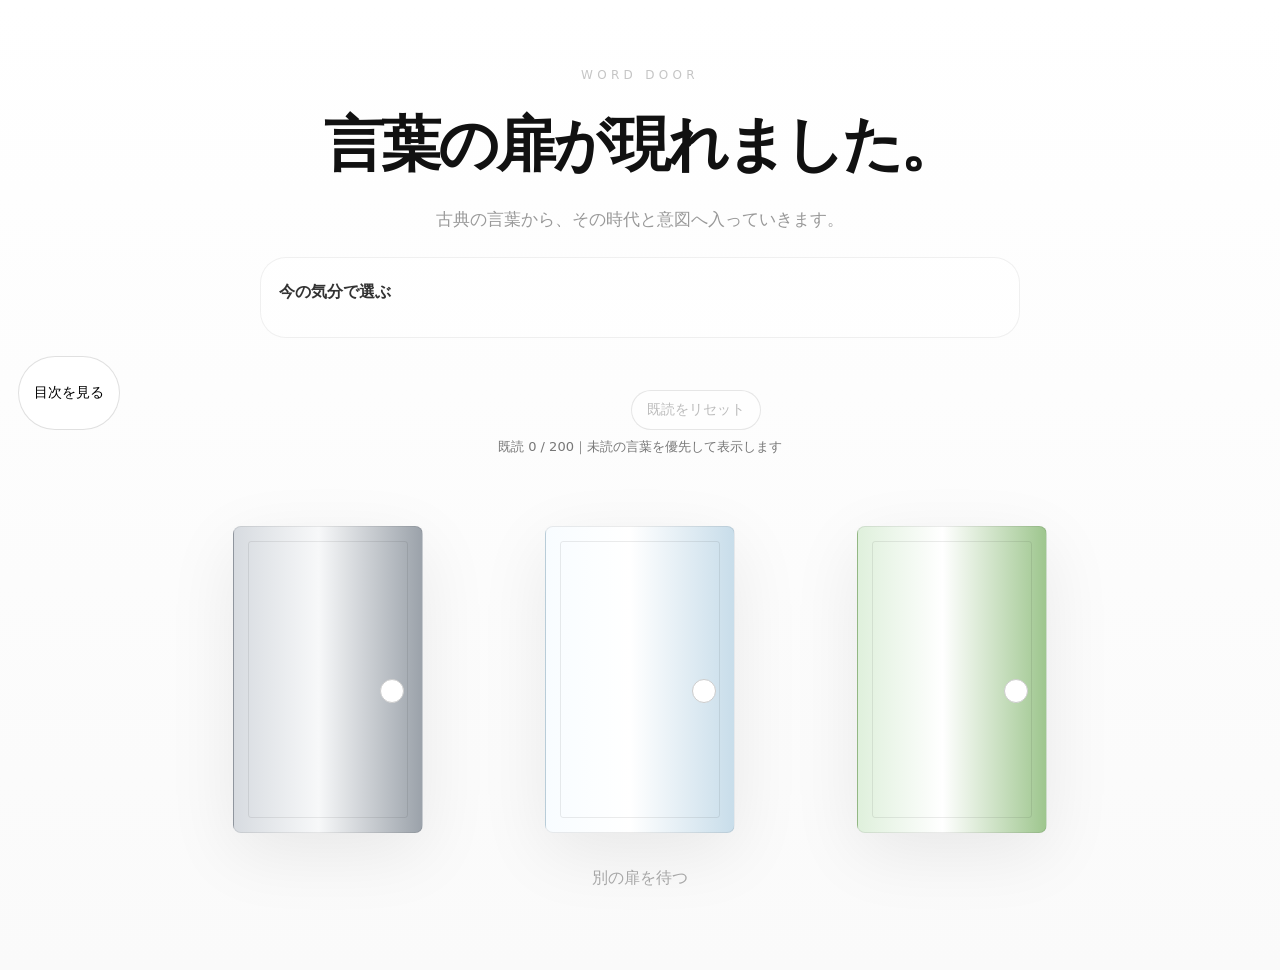
==== index.html @ e726edc4 "Add files via upload" ====
<!DOCTYPE html>
<html lang="ja">
<head>
  <meta charset="UTF-8" />
  <meta name="viewport" content="width=device-width, initial-scale=1.0" />
  <title>言葉の扉</title>
  <link rel="stylesheet" href="style.css" />
</head>
<body>
  <main>
    <section id="door-screen" class="screen active">
      <div class="door-header">
        <p class="tiny">WORD DOOR</p>
        <h1>言葉の扉が現れました。</h1>
        <p class="lead">古典の言葉から、その時代と意図へ入っていきます。</p>
      </div>
      
      <section class="mood-section">
        <p class="mood-title">今の気分で選ぶ</p>
        <div id="moodChoices" class="mood-choices"></div>
      </section>

      <div class="top-actions">
        <button id="tocButton" class="sub-action" type="button">目次を見る</button>
        <button id="resetSeenButton" class="sub-action ghost" type="button">既読をリセット</button>
      </div>
      <div id="progressText" class="progress-text"></div>
      <div id="doorChoices" class="door-choices"></div>
      <button id="shuffleBtn" class="ghost">別の扉を待つ</button>
    </section>

    <section id="quote-screen" class="screen">
      <button id="backBtn" class="ghost top">← 扉へ戻る</button>
      <article class="card word-card">
        <div class="content">
          <p id="doorLabel" class="door-label"></p>
          <p id="typeLabel" class="type-label"></p>
          <h1 id="quoteTitle">Loading...</h1>
          <p id="languageLabel" class="language-label"></p>
          <blockquote id="quoteText"></blockquote>
          <div id="knownWrap" class="translation-block">
            <h2>よく知られる読み方</h2>
            <p id="knownJp" class="known-jp"></p>
          </div>
          <div class="translation-block">
            <h2>WORD DOOR訳</h2>
            <p id="quoteJp" class="quote-jp"></p>
          </div>
          <div class="translation-block">
            <h2>言葉の核</h2>
            <p id="translationNote" class="translation-note"></p>
          </div>
          <section><h2>込められた意図</h2><p id="intent"></p></section>
          <section id="workContextWrap"><h2>どの作品・文章に出てくる？</h2><p id="workContext"></p></section>
          <section><h2>どんな人？</h2><p id="bio"></p></section>
          <section><h2>その人の功績</h2><p id="episode"></p></section>
          <section><h2>いつ、どんな時の言葉？</h2><p id="scene"></p></section>
          <section><h2>時代背景</h2><p id="context"></p></section>
          <section><h2>今の生活につながる話</h2><p id="connection"></p></section>
          <section><h2>似た言葉</h2><div id="relatedQuotes" class="chips related-chips"></div></section>
          <section id="traceBox" class="timeline-box"></section>
          <div class="actions">
            <button id="nextBtn">また言葉を待つ</button>
            <a id="wikiLink" target="_blank" rel="noreferrer" class="ghost-link">背景を読む</a>
          </div>
        </div>
      </article>
    </section>
  
    <section id="tocScreen" class="screen hidden">
      <div class="detail-actions">
        <button id="tocBackButton" type="button">扉へ戻る</button>
        <button id="tocResetButton" type="button">既読をリセット</button>
      </div>
      <div class="toc-header">
        <p class="eyebrow">INDEX</p>
        <h1>言葉の目次</h1>
        <p class="lead">一度開いた言葉には印がつきます。クリックするとその言葉へ移動できます。</p>
        <input id="tocSearch" class="toc-search" type="search" placeholder="人物名・言葉・訳で探す">
      </div>
      <div id="tocList" class="toc-list"></div>
    </section>

</main>
  <div id="transitionOverlay" aria-hidden="true"><div id="transitionMood"></div></div>
  <script src="data.js"></script>
  <script src="script.js"></script>
</body>
</html>
---- style.css ----
*{box-sizing:border-box}
body{margin:0;font-family:-apple-system,BlinkMacSystemFont,"Hiragino Sans","Yu Gothic","YuGothic",system-ui,sans-serif;background:linear-gradient(to bottom,#fff,#fafafa);color:#111}
.screen{display:none;min-height:100svh}.screen.active{display:block}
#door-screen{padding:52px 18px 80px}.door-header{text-align:center;max-width:760px;margin:auto}.tiny{letter-spacing:.36em;color:#c5c5c5;font-size:12px}.door-header h1{font-size:clamp(34px,9vw,60px);letter-spacing:-.05em;margin:.3em 0}.lead{color:#999;line-height:1.8}
.door-choices{display:grid;grid-template-columns:repeat(var(--cols,1),minmax(0,1fr));gap:36px;max-width:900px;margin:70px auto 34px;justify-items:center}
.door-card{display:grid;justify-items:center;gap:16px}.door{width:min(46vw,190px);aspect-ratio:.62;border-radius:8px;border:1px solid rgba(0,0,0,.08);background:var(--door-bg);position:relative;box-shadow:0 20px 70px rgba(0,0,0,.08);transition:.7s;cursor:pointer}
.door:before{content:"";position:absolute;inset:14px;border:1px solid rgba(0,0,0,.08);border-radius:3px}.knob{position:absolute;right:18px;top:50%;width:24px;height:24px;border-radius:50%;background:#fff;border:1px solid #ccc}.door.opening{transform:perspective(900px) rotateY(-10deg);opacity:.65}
.mood{display:block;font-size:21px;font-weight:700}.door-name{display:block;color:#aaa;margin-top:8px}.door-info{text-align:center}
.ghost{display:block;margin:34px auto 0;border:0;background:transparent;color:#aaa;font:inherit}.top{margin:24px 0 16px 18px}
.card{max-width:980px;margin:12px auto 80px;background:rgba(255,255,255,.9);border:1px solid rgba(0,0,0,.05);border-radius:30px;box-shadow:0 24px 90px rgba(0,0,0,.07)}
.content{padding:clamp(24px,6vw,58px)}.door-label,.type-label,.language-label{color:#aaa}.type-label{letter-spacing:.14em;font-size:12px}.language-label{font-size:13px;margin-top:22px}
#quoteTitle{font-size:clamp(34px,8vw,62px);line-height:1.05;margin:10px 0 6px;letter-spacing:-.04em}
blockquote{font-size:clamp(30px,7vw,56px);line-height:1.22;margin:22px 0 18px;padding:0;border:0;font-weight:700;letter-spacing:-.04em}
.quote-jp{color:#555;font-size:20px;line-height:1.85}
h2{font-size:15px;margin-top:44px;color:#222}p{font-size:17px;line-height:1.95}
.timeline-box{margin-top:42px;padding-top:18px;border-top:1px solid #eee}.timeline-item{display:flex;gap:18px;line-height:1.8}.timeline-year{min-width:88px;color:#999}
.actions{display:flex;gap:22px;align-items:center;flex-wrap:wrap;margin-top:42px}#nextBtn{border:0;border-radius:999px;background:#111;color:#fff;padding:14px 24px;font:inherit}.ghost-link{color:#777;text-decoration:none}
#transitionOverlay{position:fixed;inset:0;z-index:999;background:#fff;opacity:0;pointer-events:none;display:grid;place-items:center;transition:.55s}#transitionOverlay.active{opacity:1}#transitionMood{font-size:clamp(28px,8vw,58px);letter-spacing:.08em;opacity:.72;text-align:center;padding:0 24px;line-height:1.5}
.door-border-far{--door-bg:linear-gradient(90deg,#d7dbe0,#f7f8f9 45%,#9ba2aa)}
.door-nordic-cold{--door-bg:linear-gradient(90deg,#f8fcff,#fff 45%,#c8ddea)}
.door-nature-kind{--door-bg:linear-gradient(90deg,#dff0dc,#fff 45%,#9ec68e)}
.door-life-aged{--door-bg:linear-gradient(90deg,#7b5a3b,#a68055 45%,#3c2a1b)}
.door-dark-sin{--door-bg:linear-gradient(90deg,#2a2522,#4b4038 45%,#130f0d)}

/* context episode version */
.door-info { display: none !important; }
.door-label:empty { display: none; }

/* translation refinement */
.translation-block h2 {
  margin-top: 26px;
}
.known-jp {
  color: #444;
  font-size: 20px;
  line-height: 1.85;
}
.translation-note {
  color: #777;
  font-size: 15px;
  line-height: 1.8;
}

.translation-note {
  white-space: pre-line;
}

/* related quote buttons */
.related-chips {
  display: grid;
  grid-template-columns: 1fr;
  gap: 12px;
}
.related-chips button {
  text-align: left;
  border-radius: 18px;
  padding: 15px 17px;
  line-height: 1.5;
}
.related-speaker {
  color: #777;
  font-size: 13px;
}
.related-line {
  color: #111;
  font-size: 15px;
}
.muted {
  color: #aaa;
  font-size: 14px;
}

#workContextWrap p {
  color: #444;
}

/* Table of contents and no-repeat progress */
.top-actions {
  display: flex;
  gap: 10px;
  justify-content: center;
  flex-wrap: wrap;
  margin: 18px 0 8px;
}
.sub-action {
  border: 1px solid rgba(0,0,0,.12);
  background: rgba(255,255,255,.82);
  border-radius: 999px;
  padding: 10px 15px;
  font-size: 14px;
  cursor: pointer;
}
.sub-action.ghost {
  opacity: .78;
}
.progress-text {
  text-align: center;
  color: #777;
  font-size: 13px;
  margin: 8px 0 18px;
}
.toc-header {
  max-width: 760px;
  margin: 0 auto 18px;
  text-align: center;
}
.toc-search {
  width: min(720px, 92vw);
  margin-top: 18px;
  padding: 14px 16px;
  border-radius: 18px;
  border: 1px solid rgba(0,0,0,.14);
  background: rgba(255,255,255,.9);
  font-size: 16px;
}
.toc-list {
  width: min(860px, 94vw);
  margin: 18px auto 60px;
  display: grid;
  gap: 10px;
}
.toc-item {
  display: grid;
  grid-template-columns: 54px 1fr 52px;
  gap: 12px;
  align-items: center;
  text-align: left;
  border: 1px solid rgba(0,0,0,.1);
  background: rgba(255,255,255,.88);
  border-radius: 20px;
  padding: 14px 15px;
  cursor: pointer;
}
.toc-item.seen {
  opacity: .58;
}
.toc-num {
  color: #999;
  font-size: 13px;
  letter-spacing: .08em;
}
.toc-main {
  display: grid;
  gap: 4px;
}
.toc-speaker {
  color: #777;
  font-size: 13px;
}
.toc-quote {
  color: #111;
  font-size: 15px;
  line-height: 1.55;
}
.toc-doorjp {
  color: #555;
  font-size: 13px;
  line-height: 1.5;
}
.toc-status {
  justify-self: end;
  color: #999;
  font-size: 12px;
  border: 1px solid rgba(0,0,0,.1);
  border-radius: 999px;
  padding: 4px 8px;
}
@media (max-width: 640px) {
  .toc-item {
    grid-template-columns: 42px 1fr;
  }
  .toc-status {
    grid-column: 2;
    justify-self: start;
  }
}

.screen.hidden{display:none!important}
.screen.active{display:block!important}


/* Fixed: mobile-friendly trace/background section */
.timeline-box,
#traceBox {
  margin-top: 34px;
  padding-top: 28px;
  border-top: 1px solid rgba(0,0,0,.08);
}

.timeline-box h2,
#traceBox h2 {
  margin: 0 0 18px;
  font-size: 20px;
  line-height: 1.5;
}

.trace-list {
  display: grid;
  gap: 12px;
}

.trace-card {
  display: grid;
  grid-template-columns: 92px 1fr;
  gap: 14px;
  align-items: start;
  padding: 14px 0;
  border-bottom: 1px solid rgba(0,0,0,.06);
}

.trace-year {
  color: #999;
  font-size: 15px;
  line-height: 1.7;
  word-break: keep-all;
  overflow-wrap: anywhere;
}

.trace-text {
  color: #222;
  font-size: 16px;
  line-height: 1.85;
  word-break: normal;
  overflow-wrap: anywhere;
}

.trace-empty {
  color: #999;
  font-size: 15px;
  line-height: 1.8;
}

.detail-actions {
  margin-top: 30px;
}

@media (max-width: 560px) {
  .trace-card {
    grid-template-columns: 1fr;
    gap: 3px;
    padding: 13px 0;
  }

  .trace-year {
    font-size: 14px;
    line-height: 1.5;
  }

  .trace-text {
    font-size: 16px;
    line-height: 1.8;
  }
}

/* Mood entry buttons */
.mood-section {
  width: min(760px, 94vw);
  margin: 22px auto 12px;
  padding: 18px;
  border-radius: 26px;
  background: rgba(255,255,255,.62);
  border: 1px solid rgba(0,0,0,.06);
}
.mood-title {
  margin: 0 0 12px;
  color: #333;
  font-weight: 700;
  font-size: 16px;
}
.mood-choices {
  display: grid;
  grid-template-columns: repeat(2, minmax(0, 1fr));
  gap: 10px;
}
.mood-chip {
  border: 1px solid rgba(0,0,0,.1);
  background: rgba(255,255,255,.9);
  border-radius: 18px;
  padding: 13px 14px;
  text-align: left;
  cursor: pointer;
  min-height: 70px;
}
.mood-chip span {
  display: block;
  color: #111;
  font-weight: 700;
  font-size: 15px;
  line-height: 1.4;
}
.mood-chip small {
  display: block;
  margin-top: 5px;
  color: #888;
  font-size: 12px;
  line-height: 1.35;
}
@media (max-width: 560px) {
  .mood-section {
    margin-top: 18px;
    padding: 15px;
    border-radius: 22px;
  }
  .mood-choices {
    grid-template-columns: 1fr;
  }
  .mood-chip {
    min-height: 64px;
  }
}
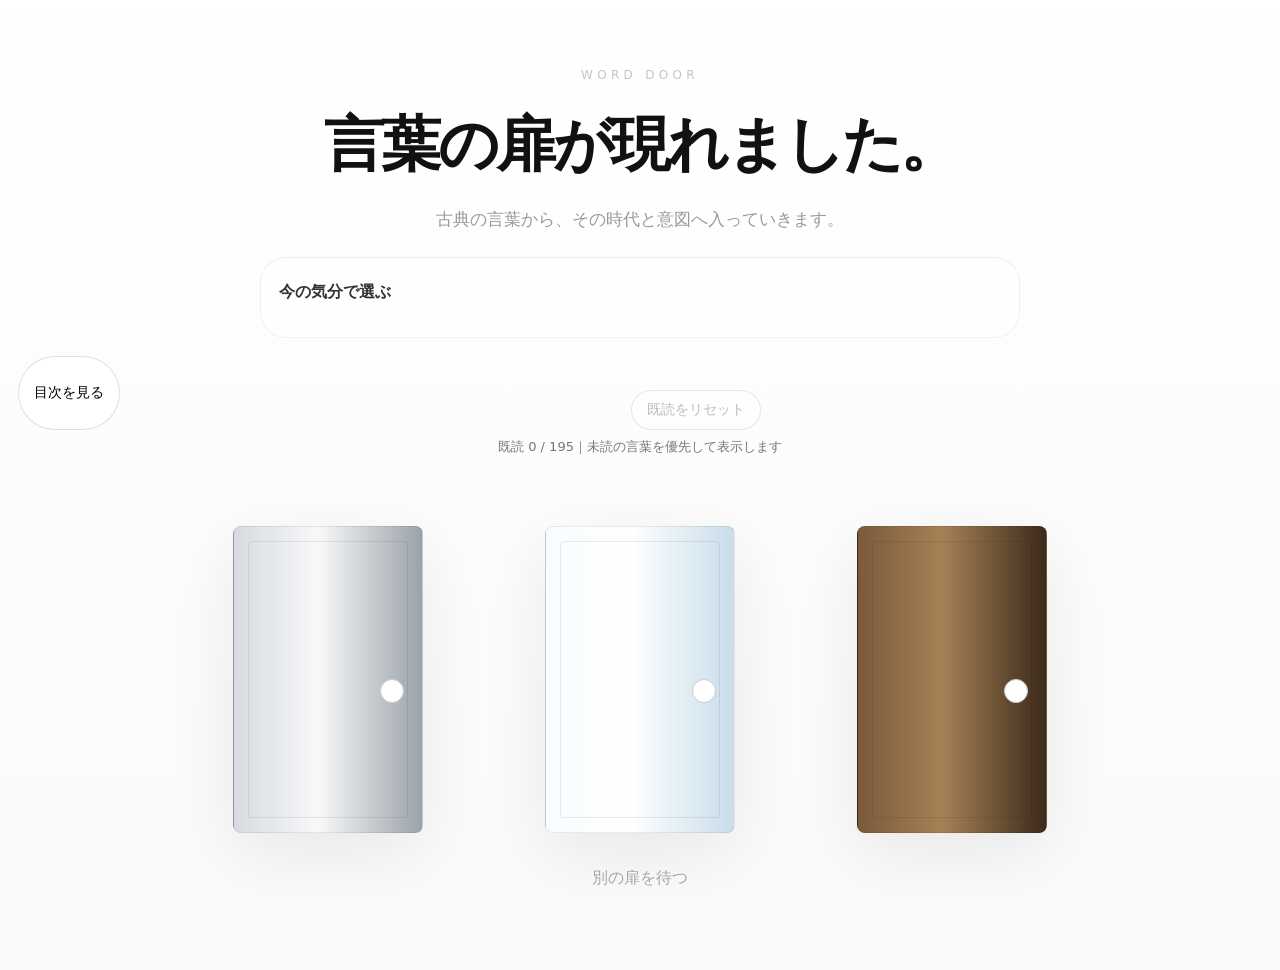
==== commit 2f2b933b: "Add files via upload" ====
--- a/index.html
+++ b/index.html
@@ -60,7 +60,7 @@
           <section><h2>似た言葉</h2><div id="relatedQuotes" class="chips related-chips"></div></section>
           <section id="traceBox" class="timeline-box"></section>
           <div class="actions">
-            <button id="nextBtn">また言葉を待つ</button>
+            <button id="nextBtn">次の言葉へ</button>
             <a id="wikiLink" target="_blank" rel="noreferrer" class="ghost-link">背景を読む</a>
           </div>
         </div>
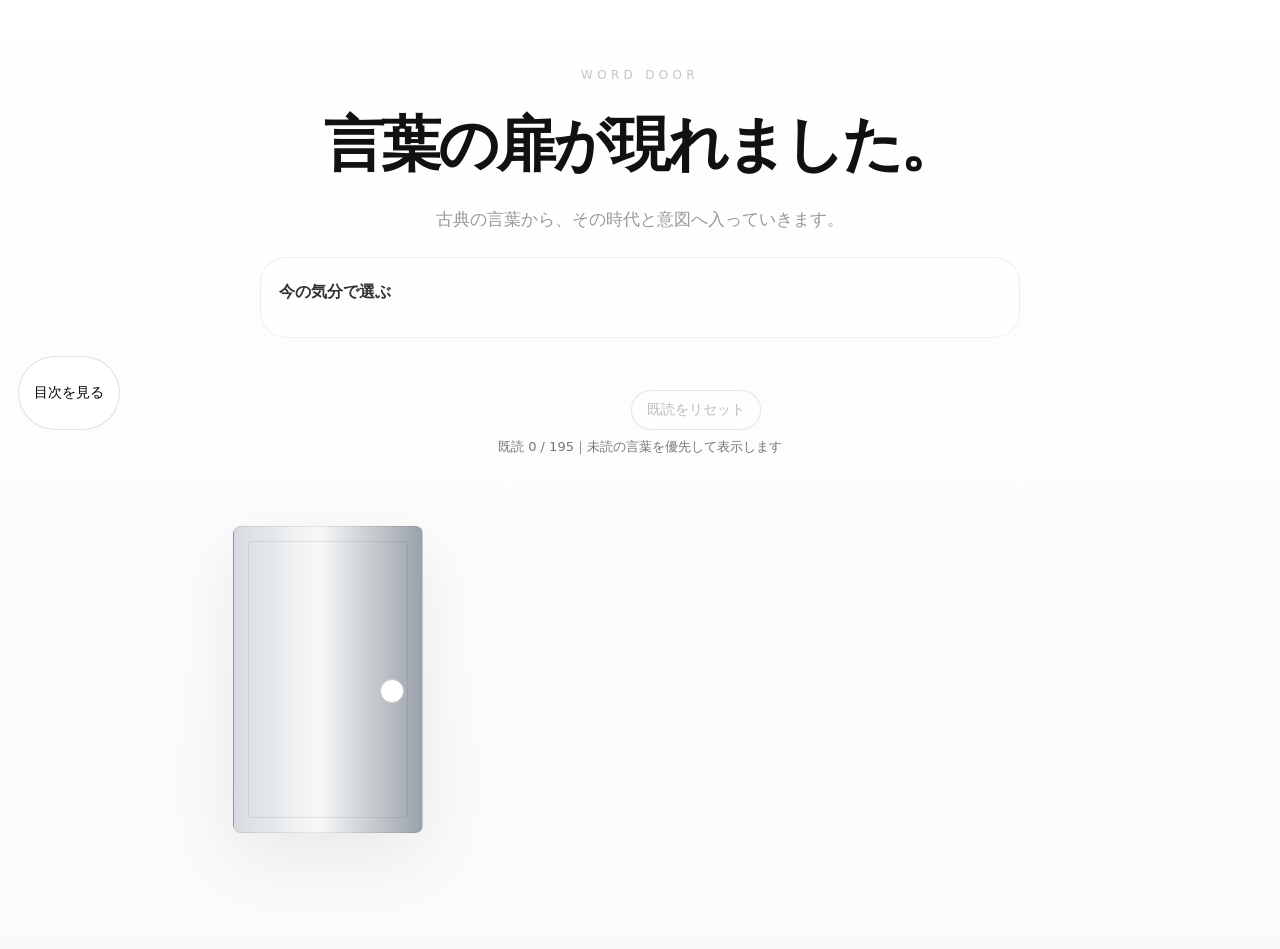
==== commit c8175b18: "Add files via upload" ====
--- a/index.html
+++ b/index.html
@@ -26,7 +26,7 @@
       </div>
       <div id="progressText" class="progress-text"></div>
       <div id="doorChoices" class="door-choices"></div>
-      <button id="shuffleBtn" class="ghost">別の扉を待つ</button>
+      <button id="shuffleBtn" class="ghost"></button>
     </section>
 
     <section id="quote-screen" class="screen">
--- a/style.css
+++ b/style.css
@@ -309,3 +309,22 @@
     min-height: 64px;
   }
 }
+
+
+/* ONE DOOR MODE */
+.door-grid{
+  display:flex !important;
+  justify-content:center !important;
+}
+
+.door-card:nth-child(n+2){
+  display:none !important;
+}
+
+.alt-door-button,
+.other-door-button,
+.secondary-door,
+.door-switch,
+#otherDoorBtn{
+  display:none !important;
+}
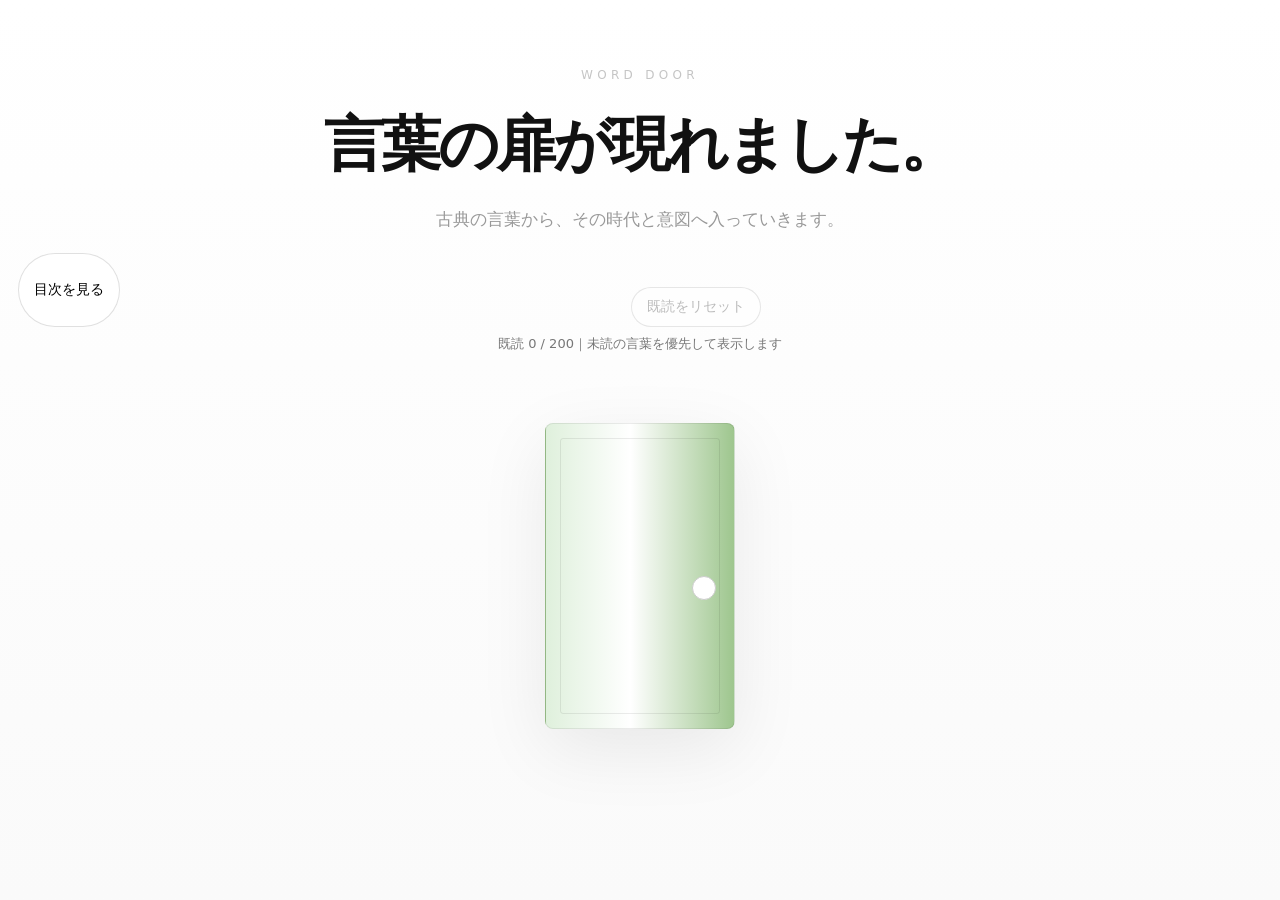
==== commit 067b0b33: "Add files via upload" ====
--- a/index.html
+++ b/index.html
@@ -15,10 +15,7 @@
         <p class="lead">古典の言葉から、その時代と意図へ入っていきます。</p>
       </div>
       
-      <section class="mood-section">
-        <p class="mood-title">今の気分で選ぶ</p>
-        <div id="moodChoices" class="mood-choices"></div>
-      </section>
+      
 
       <div class="top-actions">
         <button id="tocButton" class="sub-action" type="button">目次を見る</button>
--- a/style.css
+++ b/style.css
@@ -311,20 +311,45 @@
 }
 
 
-/* ONE DOOR MODE */
-.door-grid{
-  display:flex !important;
-  justify-content:center !important;
-}
-
-.door-card:nth-child(n+2){
-  display:none !important;
+/* TRUE ONE DOOR MODE */
+#doorChoices,
+.door-choices,
+.door-grid,
+.doors {
+  display: flex !important;
+  justify-content: center !important;
+  align-items: center !important;
+  gap: 0 !important;
+}
+
+#doorChoices > *:nth-child(n+2),
+.door-choices > *:nth-child(n+2),
+.door-grid > *:nth-child(n+2),
+.doors > *:nth-child(n+2) {
+  display: none !important;
+}
+
+button:empty {
+  display: none !important;
 }
 
 .alt-door-button,
 .other-door-button,
 .secondary-door,
 .door-switch,
-#otherDoorBtn{
-  display:none !important;
-}
+#otherDoorBtn,
+#backToDoorsBtn,
+.back-door,
+.back-to-door {
+  display: none !important;
+}
+
+
+/* Remove mood selector completely */
+.mood-section,
+.mood-choices,
+#moodChoices,
+.mood-title,
+.mood-chip {
+  display: none !important;
+}
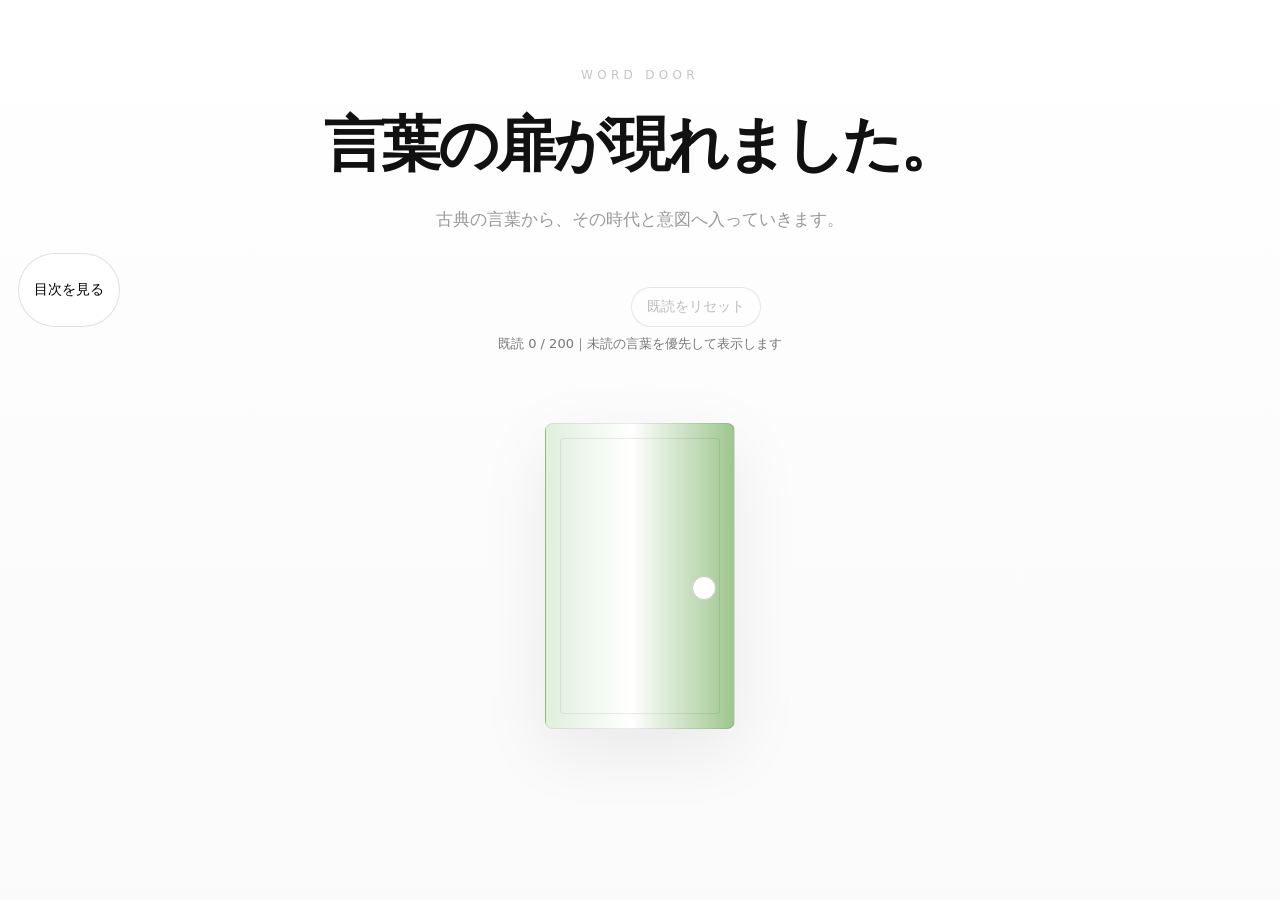
==== commit 668ad688: "Add files via upload" ====
--- a/index.html
+++ b/index.html
@@ -84,3 +84,5 @@
   <script src="script.js"></script>
 </body>
 </html>
+
+<!-- reordered sections update -->
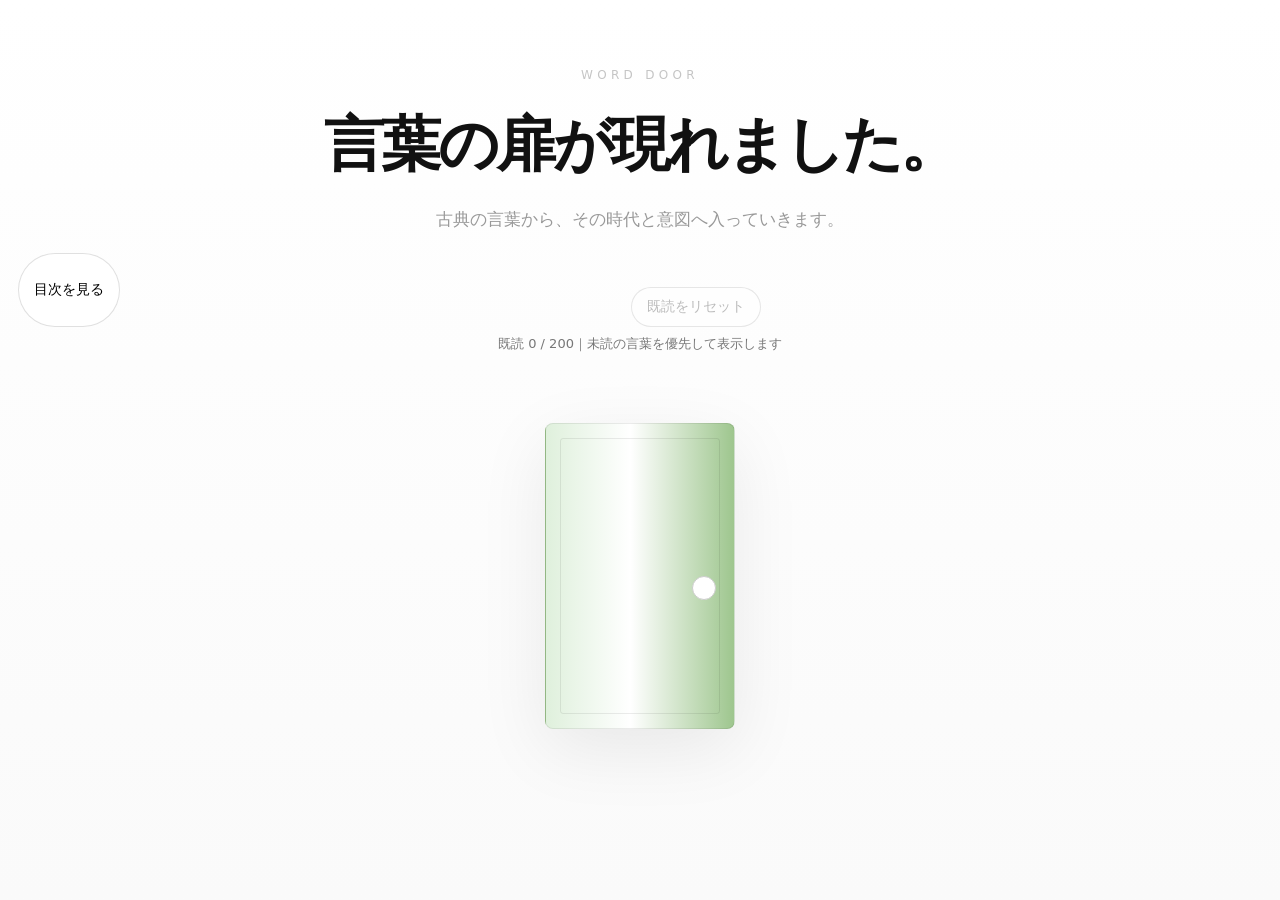
==== commit b5381bc8: "Add files via upload" ====
--- a/index.html
+++ b/index.html
@@ -53,7 +53,7 @@
           <section><h2>その人の功績</h2><p id="episode"></p></section>
           <section><h2>いつ、どんな時の言葉？</h2><p id="scene"></p></section>
           <section><h2>時代背景</h2><p id="context"></p></section>
-          <section><h2>今の生活につながる話</h2><p id="connection"></p></section>
+          <section><h2></h2><p id="connection"></p></section>
           <section><h2>似た言葉</h2><div id="relatedQuotes" class="chips related-chips"></div></section>
           <section id="traceBox" class="timeline-box"></section>
           <div class="actions">
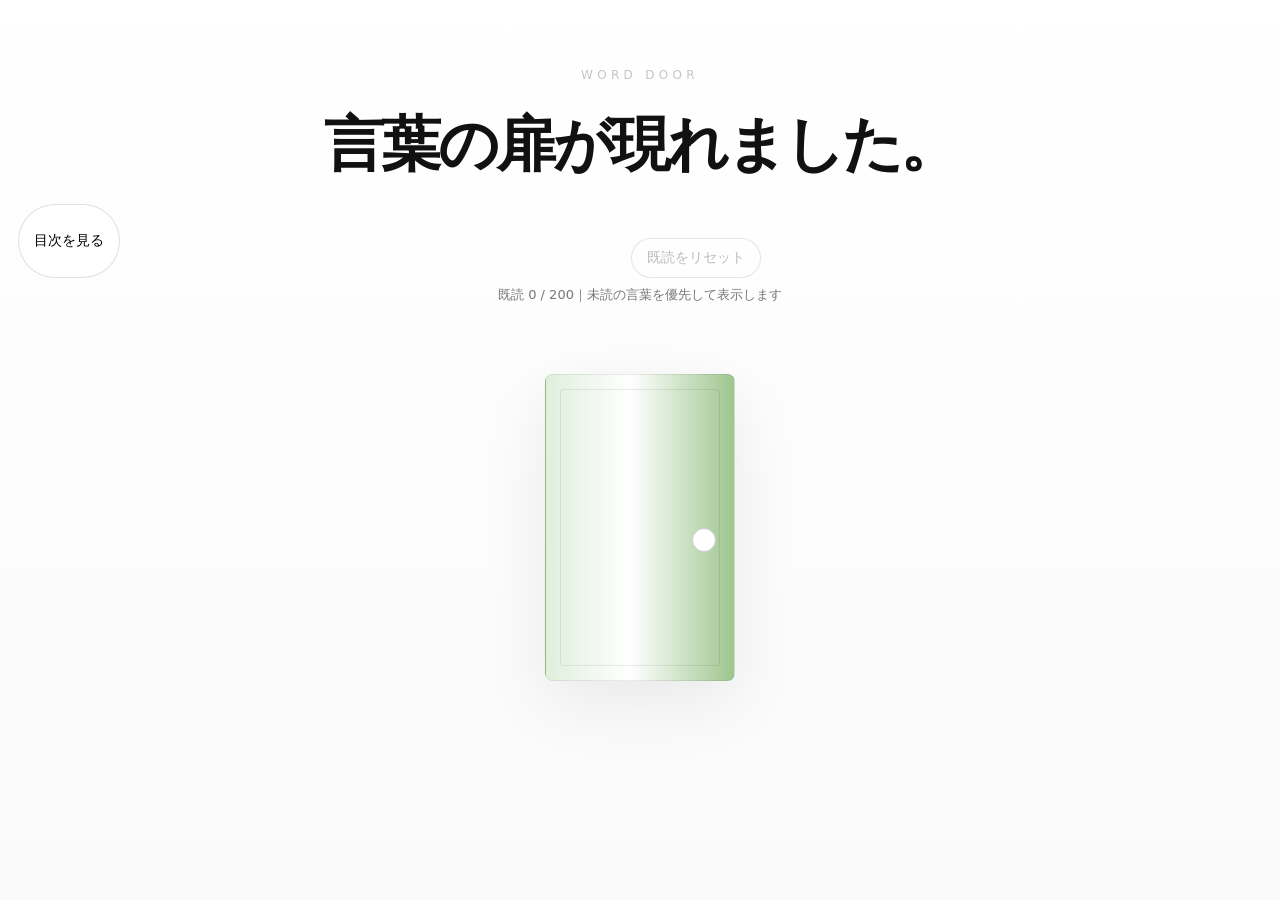
==== commit 088d9eef: "Add files via upload" ====
--- a/index.html
+++ b/index.html
@@ -12,7 +12,7 @@
       <div class="door-header">
         <p class="tiny">WORD DOOR</p>
         <h1>言葉の扉が現れました。</h1>
-        <p class="lead">古典の言葉から、その時代と意図へ入っていきます。</p>
+        <p class="lead"></p>
       </div>
       
       
@@ -40,7 +40,7 @@
             <p id="knownJp" class="known-jp"></p>
           </div>
           <div class="translation-block">
-            <h2>WORD DOOR訳</h2>
+            <h2></h2>
             <p id="quoteJp" class="quote-jp"></p>
           </div>
           <div class="translation-block">
--- a/style.css
+++ b/style.css
@@ -353,3 +353,10 @@
 .mood-chip {
   display: none !important;
 }
+
+.jp-rendering{
+  font-size:clamp(28px,6vw,48px);
+  line-height:1.75;
+  color:#666;
+  margin:28px 0 48px;
+}
